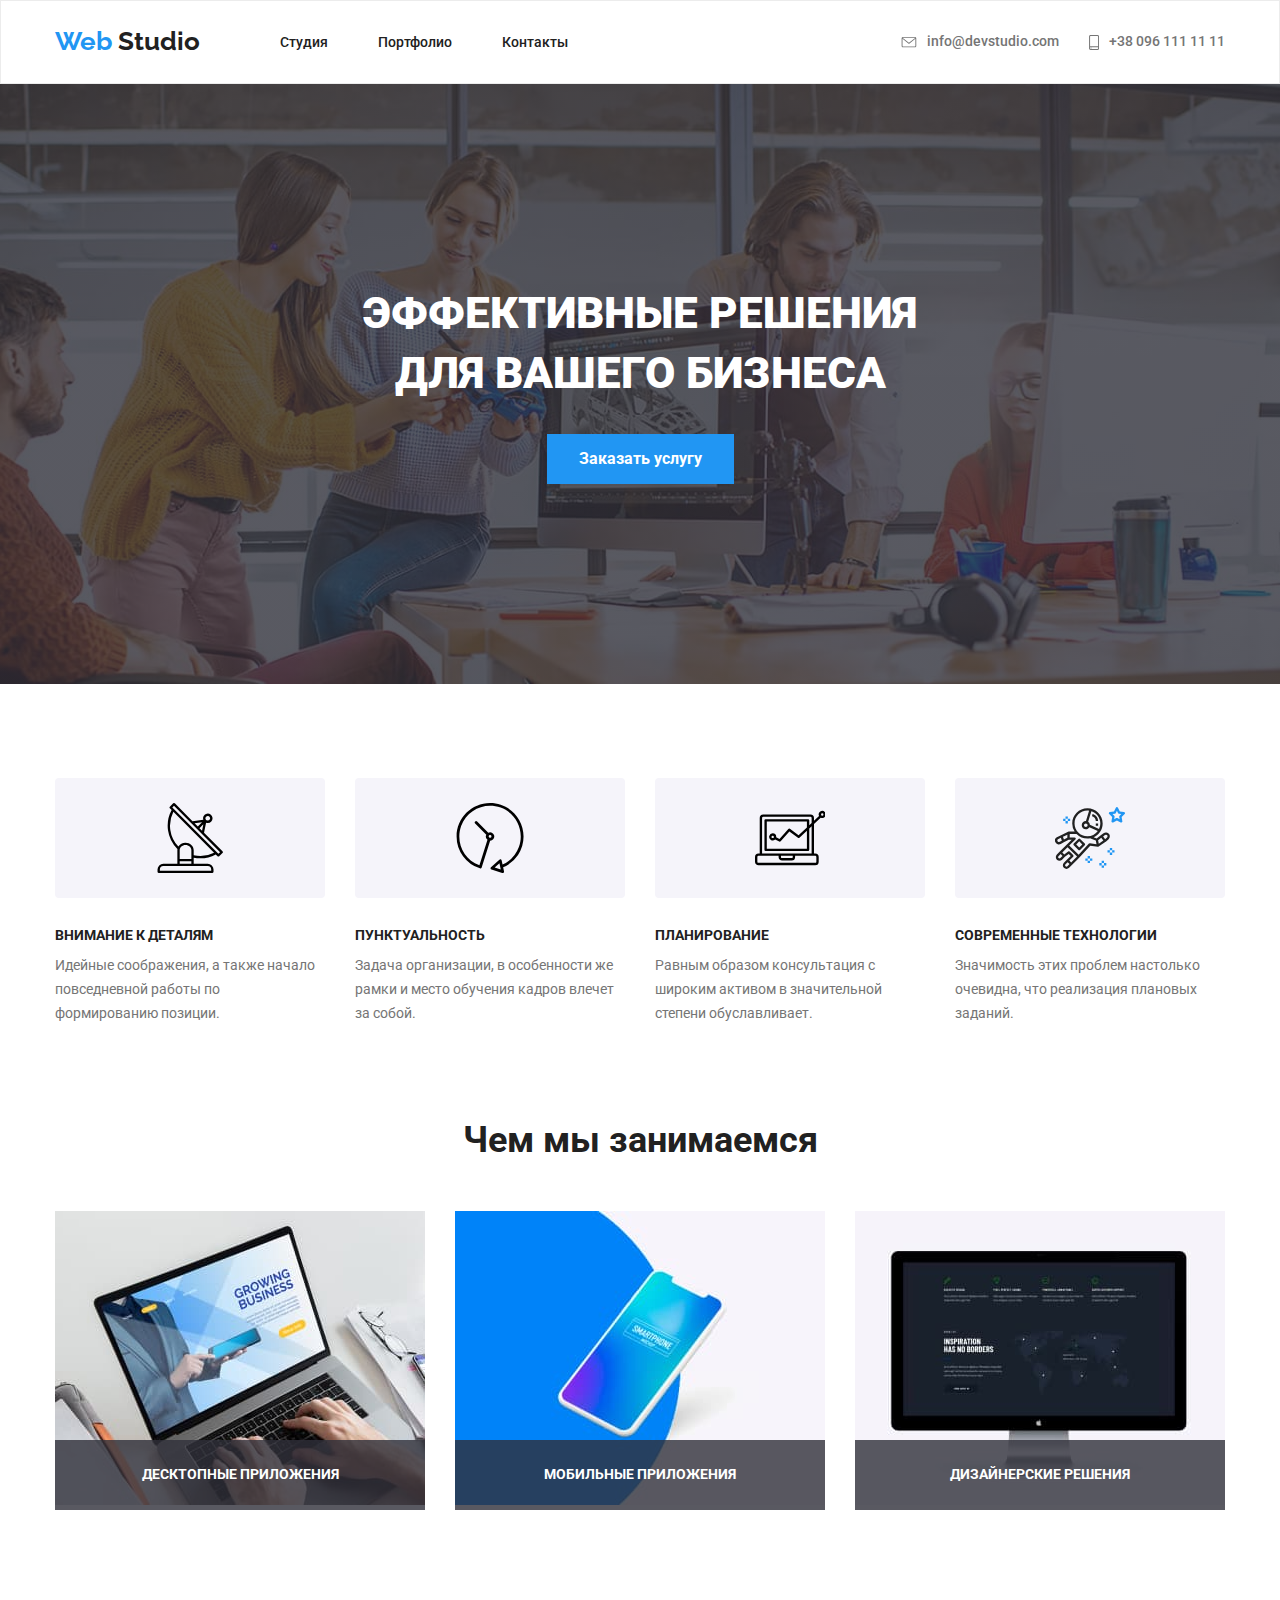
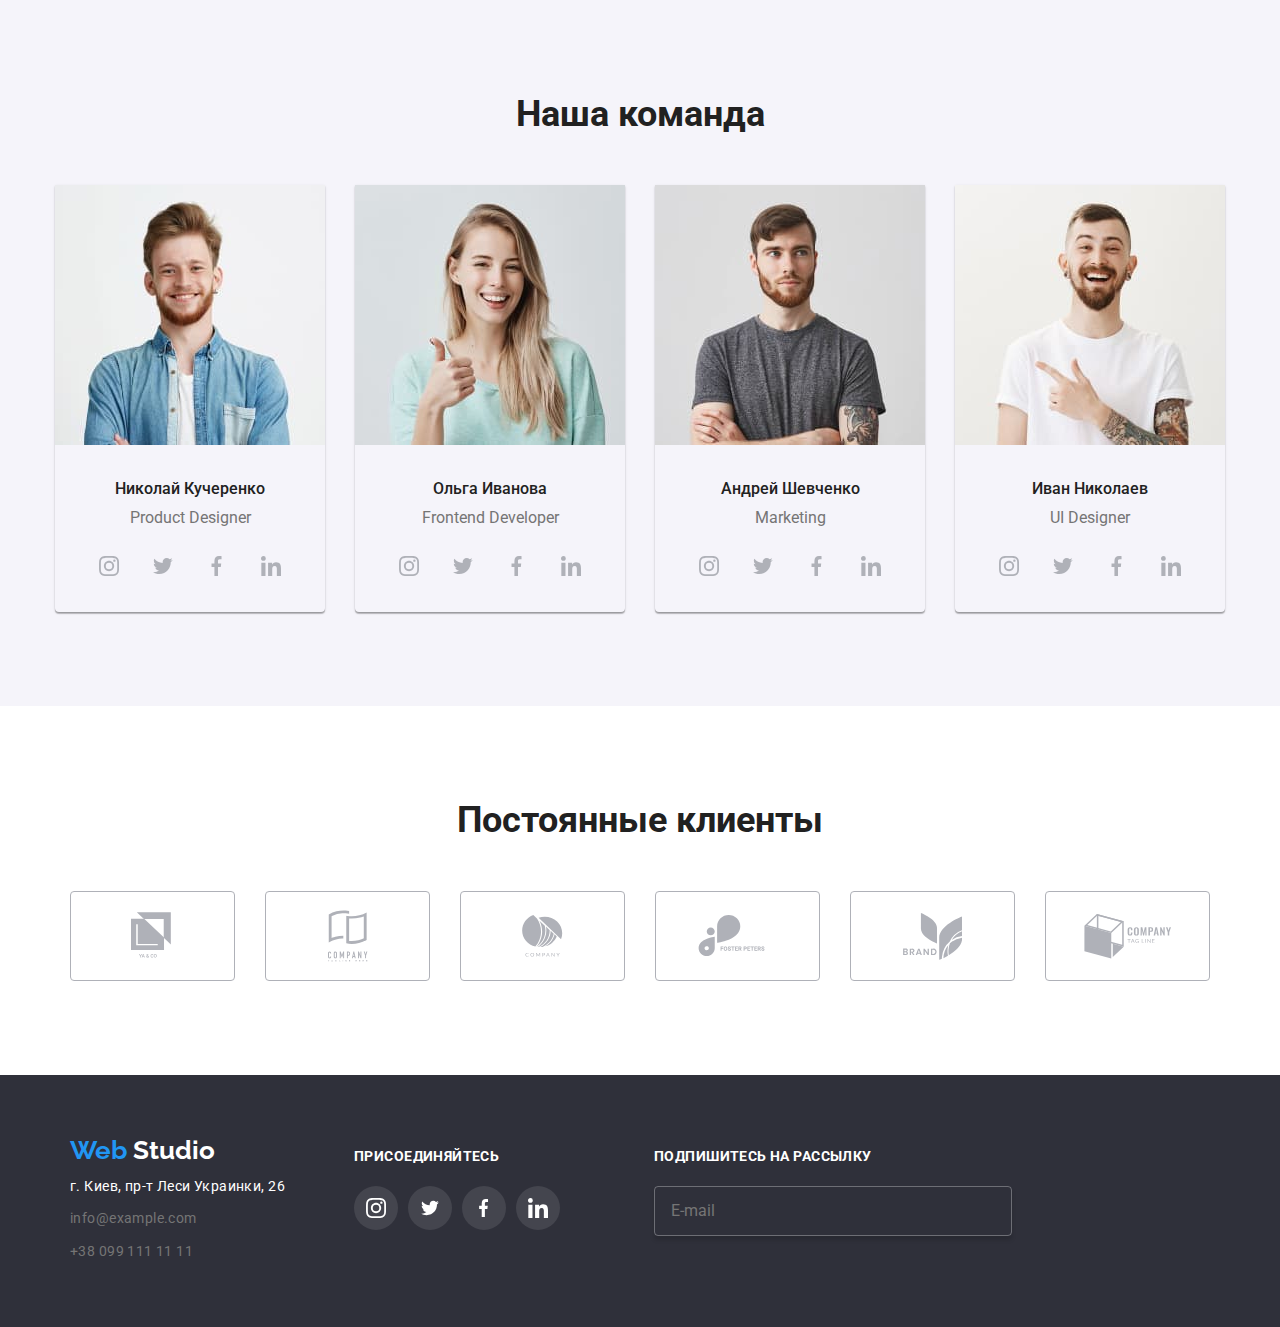
==== index.html @ da66ef4b "Добавляет margin" ====
<!DOCTYPE html>
<html lang="en">
  <head>
    <meta charset="UTF-8" />
    <meta name="viewport" content="width=device-width, initial-scale=1.0" />
    <title>Homework1</title>
    <link
      href="https://fonts.googleapis.com/css2?family=Raleway:wght@700&family=Roboto:wght@400;500;700;900&display=swap"
      rel="stylesheet"
    />
    <link
      rel="stylesheet"
      href="https://cdnjs.cloudflare.com/ajax/libs/modern-normalize/0.6.0/modern-normalize.min.css"
    />
    <link rel="stylesheet" href="./css/main.css" />
  </head>
  <body>
    <header class="page-header">
      <nav class="container main-nav">
        <a href="#" class="logo">
          <span class="logo-accent">Web</span>
          <span class="logo-black">Studio</span>
        </a>
        <ul class="site-nav list">
          <li class="item"><a href="#" class="link">Студия</a></li>
          <li class="item">
            <a href="./portfolio.html" class="link">Портфолио</a>
          </li>
          <li class="item"><a href="#" class="link">Контакты</a></li>
        </ul>
        <ul class="adress-nav list">
          <li class="item">
            <a href="mailto:@devstudio.com" class="link">
              <svg class="icon-message" width="16px" height="11px">
                <use href="./img/symbol-defs (1).svg#icon-message"></use>
              </svg>
              info@devstudio.com
            </a>
          </li>
          <li class="item">
            <a href="tel:+380961111111" class="link">
              <svg class="icon-telephone" width="10px" height="15px">
                <use href="./img/symbol-defs (1).svg#icon-telephone"></use>
              </svg>
              +38 096 111 11 11</a
            >
          </li>
        </ul>
      </nav>
    </header>
    <main>
      <section class="hero">
        <div class="container-hero">
          <h1 class="hero-title">
            Эффективные решения <br />
            для вашего бизнеса
          </h1>
          <a href="#" class="button">Заказать услугу</a>
        </div>
      </section>
      <section class="advantage">
        <div class="container flex-advantage">
          <ul class="list">
            <li class="item-flex">
              <div class="vector-background">
                <svg class="vector-one" width="70px" height="70px">
                  <use href="./img/symbol-defs (1).svg#icon-Vector-1"></use>
                </svg>
              </div>
              <h3 class="title">Внимание к деталям</h3>
              <p class="text">
                Идейные соображения, а также начало повседневной работы по
                формированию позиции.
              </p>
            </li>

            <li class="item-flex">
              <div class="vector-background">
                <svg class="vector-one" width="70px" height="70px">
                  <use href="./img/symbol-defs (1).svg#icon-Vector-2"></use>
                </svg>
              </div>
              <h3 class="title">Пунктуальность</h3>
              <p class="text">
                Задача организации, в особенности же рамки и место обучения
                кадров влечет за собой.
              </p>
            </li>
            <li class="item-flex">
              <div class="vector-background">
                <svg class="vector-one" width="70px" height="70px">
                  <use href="./img/symbol-defs (1).svg#icon-Vector-3"></use>
                </svg>
              </div>
              <h3 class="title">Планирование</h3>
              <p class="text">
                Равным образом консультация с широким активом в значительной
                степени обуславливает.
              </p>
            </li>
            <li class="item-flex">
              <div class="vector-background">
                <svg class="vector-one" width="70px" height="70px">
                  <use href="./img/symbol-defs (1).svg#icon-astronaut"></use>
                </svg>
              </div>
              <h3 class="title">Современные технологии</h3>
              <p class="text">
                Значимость этих проблем настолько очевидна, что реализация
                плановых заданий.
              </p>
            </li>
          </ul>
        </div>
      </section>
      <section class="work-section">
        <div class="flex-work">
          <h2 class="title">Чем мы занимаемся</h2>
          <ul class="list">
            <li class="item">
             <div class="position">
              <img src="./img/desktop.jpg" width="370" alt="Desktop" />
              <p class="apps">Десктопные приложения</p>
             </div>
            </li>
            <li class="item">
              <div class="position">
                <img src="./img/mobile.jpg" width="370" alt="Mobile" />
              <p class="apps">Мобильные приложения</p>
              </div>
            </li>
            <li class="item">
              <div class="position">
                <img src="./img/designer.jpg" width="370" alt="Designer" />
              <p class="apps">Дизайнерские решения</p>
              </div>
            </li>
          </ul>
        </div>
      </section>
      <section class="features">
        <div class="flex-team">
          <h2 class="title">Наша команда</h2>
          <ul class="list">
            <li class="item-width">
              <img src="./img/nikolay.jpg" width="270" alt="John" />
              <h3 class="name">Николай Кучеренко</h3>
              <p class="job">Product Designer</p>

              <ul class="list-radius">
                <li class="item">
                  <a href="https://www.instagram.com/" class="link-radius"
                    ><svg class="icon-instagram" width="20px" height="20px">
                      <use
                        href="./img/symbol-defs (1).svg#icon-instagram"
                      ></use></svg
                  ></a>
                </li>
                <li class="item">
                  <a href="https://twitter.com/" class="link-radius"
                    ><svg class="icon-twitter" width="20px" height="20px">
                      <use
                        href="./img/symbol-defs (1).svg#icon-twitter"
                      ></use></svg
                  ></a>
                </li>
                <li class="item">
                  <a href="https://www.facebook.com/" class="link-radius"
                    ><svg class="icon-facebook" width="20px" height="20px">
                      <use
                        href="./img/symbol-defs (1).svg#icon-facebook"
                      ></use></svg
                  ></a>
                </li>
                <li class="item">
                  <a href="https://www.linkedin.com/" class="link-radius"
                    ><svg class="icon-linkedin" width="20px" height="20px">
                      <use
                        href="./img/symbol-defs (1).svg#icon-linkedin"
                      ></use></svg
                  ></a>
                </li>
              </ul>
            </li>
            <li class="item-width">
              <img src="./img/olga.jpg" width="270" alt="Marta" />
              <h3 class="name">Ольга Иванова</h3>
              <p class="job">Frontend Developer</p>
              <ul class="list-radius">
                <li class="item">
                  <a href="https://www.instagram.com/" class="link-radius"
                    ><svg class="icon-instagram" width="20px" height="20px">
                      <use
                        href="./img/symbol-defs (1).svg#icon-instagram"
                      ></use></svg
                  ></a>
                </li>
                <li class="item">
                  <a href="https://twitter.com/" class="link-radius"
                    ><svg class="icon-twitter" width="20px" height="20px">
                      <use
                        href="./img/symbol-defs (1).svg#icon-twitter"
                      ></use></svg
                  ></a>
                </li>
                <li class="item">
                  <a href="https://www.facebook.com/" class="link-radius"
                    ><svg class="icon-facebook" width="20px" height="20px">
                      <use
                        href="./img/symbol-defs (1).svg#icon-facebook"
                      ></use></svg
                  ></a>
                </li>
                <li class="item">
                  <a href="https://www.linkedin.com/" class="link-radius"
                    ><svg class="icon-linkedin" width="20px" height="20px">
                      <use
                        href="./img/symbol-defs (1).svg#icon-linkedin"
                      ></use></svg
                  ></a>
                </li>
              </ul>
            </li>
            <li class="item-width">
              <img src="./img/andrey.jpg" width="270" alt="Robert" />
              <h3 class="name">Андрей Шевченко</h3>
              <p class="job">Marketing</p>
              <ul class="list-radius">
                <li class="item">
                  <a href="https://www.instagram.com/" class="link-radius"
                    ><svg class="icon-instagram" width="20px" height="20px">
                      <use
                        href="./img/symbol-defs (1).svg#icon-instagram"
                      ></use></svg
                  ></a>
                </li>
                <li class="item">
                  <a href="https://twitter.com/" class="link-radius"
                    ><svg class="icon-twitter" width="20px" height="20px">
                      <use
                        href="./img/symbol-defs (1).svg#icon-twitter"
                      ></use></svg
                  ></a>
                </li>
                <li class="item">
                  <a href="https://www.facebook.com/" class="link-radius"
                    ><svg class="icon-facebook" width="20px" height="20px">
                      <use
                        href="./img/symbol-defs (1).svg#icon-facebook"
                      ></use></svg
                  ></a>
                </li>
                <li class="item">
                  <a href="https://www.linkedin.com/" class="link-radius"
                    ><svg class="icon-linkedin" width="20px" height="20px">
                      <use
                        href="./img/symbol-defs (1).svg#icon-linkedin"
                      ></use></svg
                  ></a>
                </li>
              </ul>
            </li>
            <li class="item-width">
              <img src="./img/ivan.jpg" width="270" alt="Martin" />
              <h3 class="name">Иван Николаев</h3>
              <p class="job">UI Designer</p>
              <ul class="list-radius">
                <li class="item">
                  <a href="https://www.instagram.com/" class="link-radius"
                    ><svg class="icon-instagram" width="20px" height="20px">
                      <use
                        href="./img/symbol-defs (1).svg#icon-instagram"
                      ></use></svg
                  ></a>
                </li>
                <li class="item">
                  <a href="https://twitter.com/" class="link-radius"
                    ><svg class="icon-twitter" width="20px" height="20px">
                      <use
                        href="./img/symbol-defs (1).svg#icon-twitter"
                      ></use></svg
                  ></a>
                </li>
                <li class="item">
                  <a href="https://www.facebook.com/" class="link-radius"
                    ><svg class="icon-facebook" width="20px" height="20px">
                      <use
                        href="./img/symbol-defs (1).svg#icon-facebook"
                      ></use></svg
                  ></a>
                </li>
                <li class="item">
                  <a href="https://www.linkedin.com/" class="link-radius"
                    ><svg class="icon-linkedin" width="20px" height="20px">
                      <use
                        href="./img/symbol-defs (1).svg#icon-linkedin"
                      ></use></svg
                  ></a>
                </li>
              </ul>
            </li>
          </ul>
        </div>
      </section>
      <section class="clients">
        <h2 class="title">Постоянные клиенты</h2>
        <div class="container-clients">
          
          <ul class="list">
            <li class="item-clients">            
                <svg class="clients-color" width="44px" height="49px">
                  <use href="./img/symbol-defs (1).svg#icon-logo-1"></use>
                </svg>
              </a>
            </li>
            <li class="item-clients">             
                <svg class="clients-color" width="40px" height="52px">
                  <use href="./img/symbol-defs (1).svg#icon-logo-2"></use>
                </svg>             
            </li>
            <li class="item-clients">              
                <svg class="clients-color" width="41px" height="42px">
                  <use href="./img/symbol-defs (1).svg#icon-logo-3"></use>
                </svg>              
            </li>
            <li class="item-clients">              
                <svg class="clients-color" width="80px" height="42px">
                  <use href="./img/symbol-defs (1).svg#icon-logo-4"></use>
                </svg>             
            </li>
            <li class="item-clients">              
                <svg class="clients-color" width="59px" height="47px">
                  <use href="./img/symbol-defs (1).svg#icon-logo-5"></use>
                </svg>             
            </li>
            <li class="item-clients">             
                <svg class="clients-color" width="88px" height="45px">
                  <use href="./img/symbol-defs (1).svg#icon-logo-6"></use>
                </svg>             
            </li>
          </ul>
        </div>
      </section>
    </main>
    <footer class="footer">
      <div class="container">
        <div class="flex-container">
          <div class="footer-adress">
            <a href="#" class="logo">
              <span class="logo-accent">Web</span>
              <span class="logo-white">Studio</span>
            </a>
            <ul class="list">
              <li class="footer-adress-item">
                <p>г. Киев, пр-т Леси Украинки, 26</p>
              </li>
              <li class="footer-adress-item">
                <a href="mailto:info@example.com" class="link">info@example.com</a>
              </li>
              <li class="footer-adress-item">
                <a href="tel:+380991111111" class="link">+38 099 111 11 11</a>
              </li>
            </ul>
          </div>

          <div class="join">
            <b class="footer-title">Присоединяйтесь</b>
            <ul class="list social flex-container">
              <li class="item">
                <a href="https://www.instagram.com/" class="link radius-footer">
                <svg class="footer-link" width="20px" height="20px"><use href="./img/symbol-defs (1).svg#icon-instagram"></use></svg>
                </a>
              </li>
              <li class="item"><a href="https://twitter.com/" class="link radius-footer">
              <svg class="footer-link" width="20px" height="16px"><use href="./img/symbol-defs (1).svg#icon-twitter"></use></svg>
              </a></li>
              <li class="item">
                <a href="https://www.facebook.com/" class="link radius-footer">
                <svg class="footer-link" width="10px" height="20px"><use href="./img/symbol-defs (1).svg#icon-facebook"></use></svg>
                </a>
              </li>
              <li class="item">
                <a href="https://www.linkedin.com/" class="link radius-footer">
                <svg class="footer-link" width="20px" height="20px"><use href="./img/symbol-defs (1).svg#icon-linkedin"></use></svg>
                </a>
              </li>
            </ul>
          </div>
          
          <div class="flex-email">
            <b class="footer-title">Подпишитесь на рассылку</b>
          <div class="button-email"><span>E-mail</span></div>
           
          
          </div>
         <!-- <div class="button-telegram-flex">
          <button class="button-telegram"> <span>Подписаться <svg  width="24px" height="24px"><use href="./img/sprite.svg#icon-telegram"></use></svg></span> </button>
         </div> -->
         
            
          
        </div>
      </div>
    </footer>
  </body>
</html>
---- css/main.css ----
/* Общие стили для body */

body {
  background-color: #ffffff;
  color: #757575;
  font-family: 'Roboto', sans-serif;
}

.container {
  width: 1200px;
  padding-left: 15px;
  padding-right: 15px;
  margin-left: auto;
  margin-right: auto;
}

/* ПАЛИТРА ЦВЕТОВ */
/*  Основной цвет текста #212121 */
/* Белый цвет текста #FFFFFF */
/* Акцент #2196F3 */
/*  Вторичный цвет текста  #757575 */
/* Вторичный цвет фона #F5F4FA */

:root {
  --primary-text-color: #212121;
  --secondary-text-color: #757575;
  --white-text: #ffffff;
  --accent-color: #2196f3;
  --background-color-button: #2196f3;
  --footer-adress-color: rgba(255, 255, 255, 0.6);
  --background-image-color: rgba(33, 150, 243, 0.9);
  --background-text-color: #2f303a;
  --background-section-color: #f5f4fa;
}

p {
  margin: 0;
}

h1,
h2,
h3,
h4,
h5,
h6 {
  margin: 0;
}

a.link {
  margin-right: 0;
}

.list {
  margin: 0;
  padding: 0;
}

/* ОБЩЕЕ ДЛЯ СТРАНИЦ */
/* LOGO */

.page-header {
  border: 1px solid #ececec;
}

.logo-accent {
  color: var(--accent-color);
}

.logo-white {
  color: var(--white-text);
}

.logo-black {
  color: var(--primary-text-color);
}

.logo {
  font-family: 'Raleway', sans-serif;
  font-weight: 700;
  font-size: 26px;
  line-height: 1.2;
  text-decoration: none;
}

/* ОБЩЕЕ ДЛЯ СТРАНИЦ */
/* HEADER NAVIGATION  */

.site-nav {
  display: flex;
  align-items: center;
  margin-left: 80px;
  padding-top: 32px;
  padding-bottom: 32px;
}

.site-nav .item:not(:last-child) {
  margin-right: 50px;
}

.adress-nav .link {
  display: flex;
  align-items: center;
}

.adress-nav {
  display: flex;
  margin-left: auto;
  padding-top: 32px;
  padding-bottom: 32px;
}

.adress-nav .item + .item {
  margin-left: 30px;
}

.main-nav {
  display: flex;
  align-items: center;
}

.main-nav .logo {
  display: block;
  padding-top: 24px;
  padding-bottom: 25px;
}

/* .adress-nav .item {
  margin-right: 30px;
}

.adress-nav .item:last-child {
  margin-right: 0;
} */

/* АЛЬТЕРНАТИВА */

/* .site-nav .item:not(:last-child) {
  margin-right: 50px;
}

.adress-nav .item:not(:last-child) {
  margin-right: 50px;
} */

/* ВЫБИРАЕТ ВСЕ ПОСЛЕДУЮЩИЕ ЭЛЕМЕНТЫ КРОМЕ ПЕРВОГО */

/* .adress-nav .item + .item {
  margin-left: 50px
} */

/* .adress-nav {
  display: flex;
  margin-left: auto;
  margin-right: 215px;
}

.site-nav {
  display: flex;
  margin-left: 85px;
} */

.site-nav .link {
  color: var(--primary-text-color);
  font-weight: 500;
  font-size: 14px;
  line-height: 1.14;
  text-decoration: none;
}

.site-nav .link:hover,
.site-nav .link:focus {
  color: var(--accent-color);
}

.icon-message {
  margin-right: 10px;
  align-items: center;
  fill: currentColor;
}

.adress-nav .link:hover {
  color: var(--accent-color);
}

/* .adress-nav .link:hover {
  color: var(--accent-color);
}

.adress-nav .link:hover .icon-message {
  fill: var(--accent-color);
} */

.adress-nav .link {
  font-weight: 500;
  font-size: 14px;
  line-height: 1.14;
  text-decoration: none;
  color: var(--secondary-text-color);
}

.site-nav,
.adress-nav {
  list-style: none;
}

.icon-telephone {
  margin-right: 10px;
  align-items: center;
  fill: currentColor;
}

/* ОБЩИЙ ПОДВАЛ СТРАНИЦ */

.button-telegram {
  width: 200px;
  height: 50px;

  background: #2196f3;
  box-shadow: 0px 4px 4px rgba(0, 0, 0, 0.15);
  border-radius: 4px;
}

.button-email {
  display: flex;
  align-items: center;
  padding-left: 16px;
  width: 358px;
  height: 50px;

  border: 1px solid rgba(255, 255, 255, 0.3);
  box-sizing: border-box;
  box-shadow: 0px 4px 4px rgba(0, 0, 0, 0.15);
  border-radius: 4px;
}

.flex-email {
  margin-top: 72px;
}

.join {
  margin-top: 72px;
}

.button-email {
  border: 1px solid rgba(255, 255, 255, 0.3);
  box-sizing: border-box;
  box-shadow: 0px 4px 4px rgba(0, 0, 0, 0.15);
  border-radius: 4px;
  width: 358px;
  height: 50px;
  margin-top: 20px;
}

.footer-button-title {
  padding-left: 29px;
  padding-top: 10px;
  padding-bottom: 10px;
}

.footer-email {
  display: flex;
  align-items: center;
  justify-content: center;
  border: 1px solid rgba(255, 255, 255, 0.3);
  box-sizing: border-box;
  box-shadow: 0px 4px 4px rgba(0, 0, 0, 0.15);
  border-radius: 4px;
  flex-wrap: wrap;
  width: 358px;
  height: 50px;
}

.icon-telegram {
  fill: var(--white-text);
}

.radius-footer {
  display: flex;
  align-items: center;
  justify-content: center;
  border-radius: 50%;
  background: rgba(255, 255, 255, 0.1);
  width: 44px;
  height: 44px;
}

.radius-footer {
  margin-top: 20px;
}

.flex-container .item:not(:last-child) {
  margin-right: 10px;
}

.footer-link {
  fill: var(--white-text);
}

.footer-button {
  width: 200px;
  height: 50px;
  background: var(--background-color-button);
  box-shadow: 0px 4px 4px rgba(0, 0, 0, 0.15);
  border-radius: 4px;
}

.footer-button-title {
  text-align: center;
  color: var(--white-text);
}

.footer .join {
  margin-right: 94px;
}

.footer-adress .list {
  margin-right: 69px;
  padding-left: 15px;
}

.footer {
  height: 252px;
}

.footer .join {
  margin-right: 94px;
}

.footer-adress-item:not(:last-child) {
  margin-bottom: 9px;
}

.footer-adress-item .link:hover,
.footer-adress-item .link:focus {
  color: var(--accent-color);
}

ul {
  list-style: none;
}

.footer .container {
  width: 1200px;
  padding-left: 15px;
  padding-right: 15px;
  margin-left: auto;
  margin-right: auto;
}

.flex-container {
  display: flex;
}

.footer {
  background-color: #2f303a;
  margin-top: 94px;
}

.footer .logo {
  display: block;

  padding-left: 15px;

  margin-bottom: 8px;
}

.footer-adress {
  margin-top: 60px;
}

.footer-adress-item p {
  font-weight: 400;
  font-size: 14px;
  line-height: 1.7;
  letter-spacing: 0.03em;
  color: var(--white-text);
}

.footer-adress-item .link {
  color: var(--secondary-text-color);
  font-weight: 400;
  font-size: 14px;
  line-height: 1.7;
  letter-spacing: 0.03em;
}

.join .footer-title {
  font-weight: 700;
  font-size: 14px;
  line-height: 1.14;
  letter-spacing: 0.03em;
  text-transform: uppercase;
  color: var(--white-text);
}

.footer-title {
  font-weight: 700;
  font-size: 14px;
  line-height: 1.14;
  letter-spacing: 0.03em;
  text-transform: uppercase;
  color: var(--white-text);
}

.join .footer-title {
  margin-bottom: 20px;
}

.radius-footer:hover,
.radius-footer:focus {
  fill: var(--white-text);
  background-color: var(--accent-color);
}

/* ----------------------------------------- */

/* СТУДИЯ: HERO */

.container-hero {
  width: 1200px;
  text-align: center;
  margin-left: auto;
  margin-right: auto;
}

.hero {
  background-color: #000000;
  background-image: linear-gradient(
      to right,
      rgba(47, 48, 58, 0.8),
      rgba(47, 48, 58, 0.8)
    ),
    url('../img/hero.jpg');

  background-repeat: no-repeat;
  background-size: cover;
  background-position: center;
  max-width: 1600px;
  height: 600px;
  margin-left: auto;
  margin-right: auto;
}

.hero-title {
  margin-bottom: 30px;
  padding-top: 200px;
}

.container-hero .hero-title {
  color: var(--white-text);
  font-weight: 900;
  font-size: 44px;
  line-height: 1.36;
  text-transform: uppercase;
  text-align: center;
}

.hero .button {
  display: inline-block;
  text-align: center;
  padding: 10px 32px;
  background-color: var(--background-color-button);
  color: var(--white-text);
  text-decoration: none;
  font-weight: 700;
  font-size: 16px;
  line-height: 1.9;
}

/*СТУДИЯ: ADVANTAGE*/

.vector-background {
  width: 270px;
  height: 120px;
  background: #f5f4fa;
  border-radius: 4px;
  margin-top: 94px;
  margin-bottom: 30px;
  display: flex;
  justify-content: center;
  align-items: center;
}

.flex-advantage .list {
  display: flex;
  list-style: none;
}

.flex-advantage .item-flex:not(:last-child) {
  margin-right: 30px;
}

.flex-advantage {
  margin-bottom: 94px;
  width: 1200px;
  padding-left: 15px;
  padding-right: 15px;
}

.advantage .title {
  color: var(--primary-text-color);
  font-weight: 700;
  font-size: 14px;
  line-height: 1.14;
  text-transform: uppercase;
  margin-bottom: 10px;
}

.advantage .text {
  font-weight: 400;
  font-size: 14px;
  line-height: 1.7;
}

/* СТУДИЯ: WORK */

.position {
  position: relative;
}

.flex-work {
  width: 1200px;
  padding-right: 15px;
  padding-left: 15px;
  margin: 0 auto;
}

.work-section {
  margin-top: 94px;
  height: 386px;
}

.flex-work .list {
  display: flex;
  justify-content: center;
  height: 386px;
}

.flex-work .item:not(:last-child) {
  margin-right: 30px;
}

.flex-work .title {
  color: var(--primary-text-color);
  font-weight: 700;
  font-size: 36px;
  line-height: 1.16;
  text-align: center;
  margin-bottom: 50px;
}

.flex-work .apps {
  position: absolute;
  bottom: 0;
  left: 0;
  display: flex;
  align-items: center;
  justify-content: center;
  background: rgba(47, 48, 58, 0.8);
  width: 370px;
  height: 70px;
  color: var(--white-text);
  font-weight: 700;
  font-size: 14px;
  line-height: 1.14;
  text-transform: uppercase;
}

.flex-work .list {
  list-style: none;
}

/* СТУДИЯ: FEATURES */

.list-radius {
  padding: 0;
  margin-left: 32px;
  margin-right: 32px;
  padding-bottom: 24px;
  display: flex;
  align-items: center;
  justify-content: center;
}

.list-radius > .item:not(:last-child) {
  margin-right: 10px;
}

.link-radius {
  display: flex;
  align-items: center;
  justify-content: center;
  border-radius: 50%;
  width: 44px;
  height: 44px;
}

.link-radius {
  fill: #afb1b8;
}

.link-radius:hover {
  background-color: var(--accent-color);
  fill: var(--white-text);
}

.flex-team .item-width {
  box-shadow: 0px 2px 1px rgba(0, 0, 0, 0.2), 0px 1px 1px rgba(0, 0, 0, 0.14),
    0px 1px 3px rgba(0, 0, 0, 0.12);
  border-radius: 0px 0px 4px 4px;
  margin-bottom: 94px;
}

.item-width {
  width: 270px;
}

.flex-team {
  width: 1200px;
  margin: 0 auto;
  padding-left: 15px;
  padding-right: 15px;
}

.features {
  background-color: var(--background-section-color);
  margin-top: 94px;
}

.flex-team .list {
  display: flex;
  justify-content: space-between;
}

.flex-team .name {
  margin-top: 30px;
  margin-bottom: 10px;
}

.flex-team .job {
  margin-bottom: 16px;
}

.features .title {
  color: var(--primary-text-color);
  font-weight: 700;
  font-size: 36px;
  line-height: 1.16;
  text-align: center;
  margin-bottom: 50px;
  padding-top: 94px;
}

.features .name {
  color: var(--primary-text-color);
  font-weight: 500;
  font-size: 16px;
  line-height: 1.18;
  text-align: center;
}

.features .job {
  font-weight: 400;
  font-size: 16px;
  line-height: 1.18;
  text-align: center;
}

.features .link:hover,
.features .link:focus {
  color: var(--accent-color);
}

.features .list {
  list-style: none;
}

.features .link {
  text-decoration: none;
}

/* СТУДИЯ: CLIENTS */

.item-clients:hover,
.item-clients:focus {
  background-color: var(--accent-color);
}

.clients-color {
  fill: #afb1b8;
}

.container-clients {
  width: 1170px;
  margin-right: auto;
  margin-left: auto;
  padding-left: 15px;
  padding-right: 15px;
}

.container-clients .list {
  display: flex;
  justify-content: center;
  align-items: center;
}

.item-clients {
  display: flex;
  align-items: center;
  justify-content: center;
  width: 170px;
  height: 90px;
  border: 1px solid #afb1b8;
  box-sizing: border-box;
  border-radius: 4px;
}

.item-clients:not(:last-child) {
  margin-right: 30px;
}

.clients .title {
  margin-top: 94px;
}

.clients .title {
  color: var(--primary-text-color);
  font-weight: 700;
  font-size: 36px;
  line-height: 1.16;
  text-align: center;
  margin-bottom: 50px;
}

.clients .link:hover,
.clients .link:focus {
  color: var(--accent-color);
}

.clients .list {
  list-style: none;
}

.clients .link {
  text-decoration: none;
}

/* ПОРТФОЛИО: */

.flex-item {
  width: calc((100% - 60px) / 3);
}

.flex-item:nth-child(1) {
  margin-right: 30px;
}

.flex-item:nth-child(2) {
  margin-right: 30px;
}

.flex-item:nth-child(4) {
  margin-right: 30px;
}

.flex-item:nth-child(5) {
  margin-right: 30px;
}

.flex-item:nth-child(7) {
  margin-right: 30px;
}

.flex-item:nth-child(8) {
  margin-right: 30px;
}

.position-portfolio {
  position: relative;
}

.position-portfolio .text {
  position: absolute;
  bottom: 0;
  left: 0;
  opacity: 0;
  width: 100%;
  height: 100%;
}

.position-portfolio:hover .text {
  opacity: 1;
  background: rgba(33, 150, 243, 0.9);
  color: var(--white-text);
}

.list-button .item {
  border-radius: 4px;
}

.list-flex .text {
  display: block;
  padding-left: 24px;
  padding-right: 24px;
  padding-top: 64px;
  padding-bottom: 64px;
  margin: 0;
  font-size: 18px;
  line-height: 1.56;
  letter-spacing: 0.03em;
}

.portfolio {
  margin-top: 93px;
  margin-left: auto;
  margin-right: auto;
}

.container .list-button + .list-button {
  margin-left: 9px;
}

.list-button {
  margin-bottom: 49px;
  padding: 0;
}

.list-button .item:not(:last-child) {
  margin-right: 8px;
}

.portfolio .list-flex {
  flex-wrap: wrap;
  display: flex;
}

.portfolio .list-button {
  display: flex;
  justify-content: center;
}

.portfolio .container {
  width: 1170px;
  padding-top: 94px;
  padding-bottom: 94px;
  padding-left: 15px;
  padding-right: 15px;
  margin-left: auto;
  margin-right: auto;
}

.portfolio .heading {
  display: none;
}

.portfolio .button:hover,
.portfolio .button:focus {
  color: var(--white-text);
  background-color: var(--background-color-button);
}

.portfolio .button {
  font-family: inherit;
  color: var(--primary-text-color);
  font-weight: 500;
  font-size: 16px;
  line-height: 1.6;
}

.portfolio .list {
  list-style: none;
}

.portfolio .title {
  color: var(--primary-text-color);
  font-weight: 700;
  font-size: 18px;
  line-height: 2;
  margin-top: 0;
  margin-bottom: 4px;
  padding-left: 24px;
}

a {
  text-decoration: none;
}

.portfolio .site {
  color: var(--secondary-text-color);
  font-weight: 400;
  font-size: 16px;
  line-height: 1.9;
  margin-top: 0;
  margin-bottom: 0;
  padding-left: 24px;
}

.portfolio .text {
  font-weight: normal;
  font-size: 18px;
  line-height: 1.55;
}
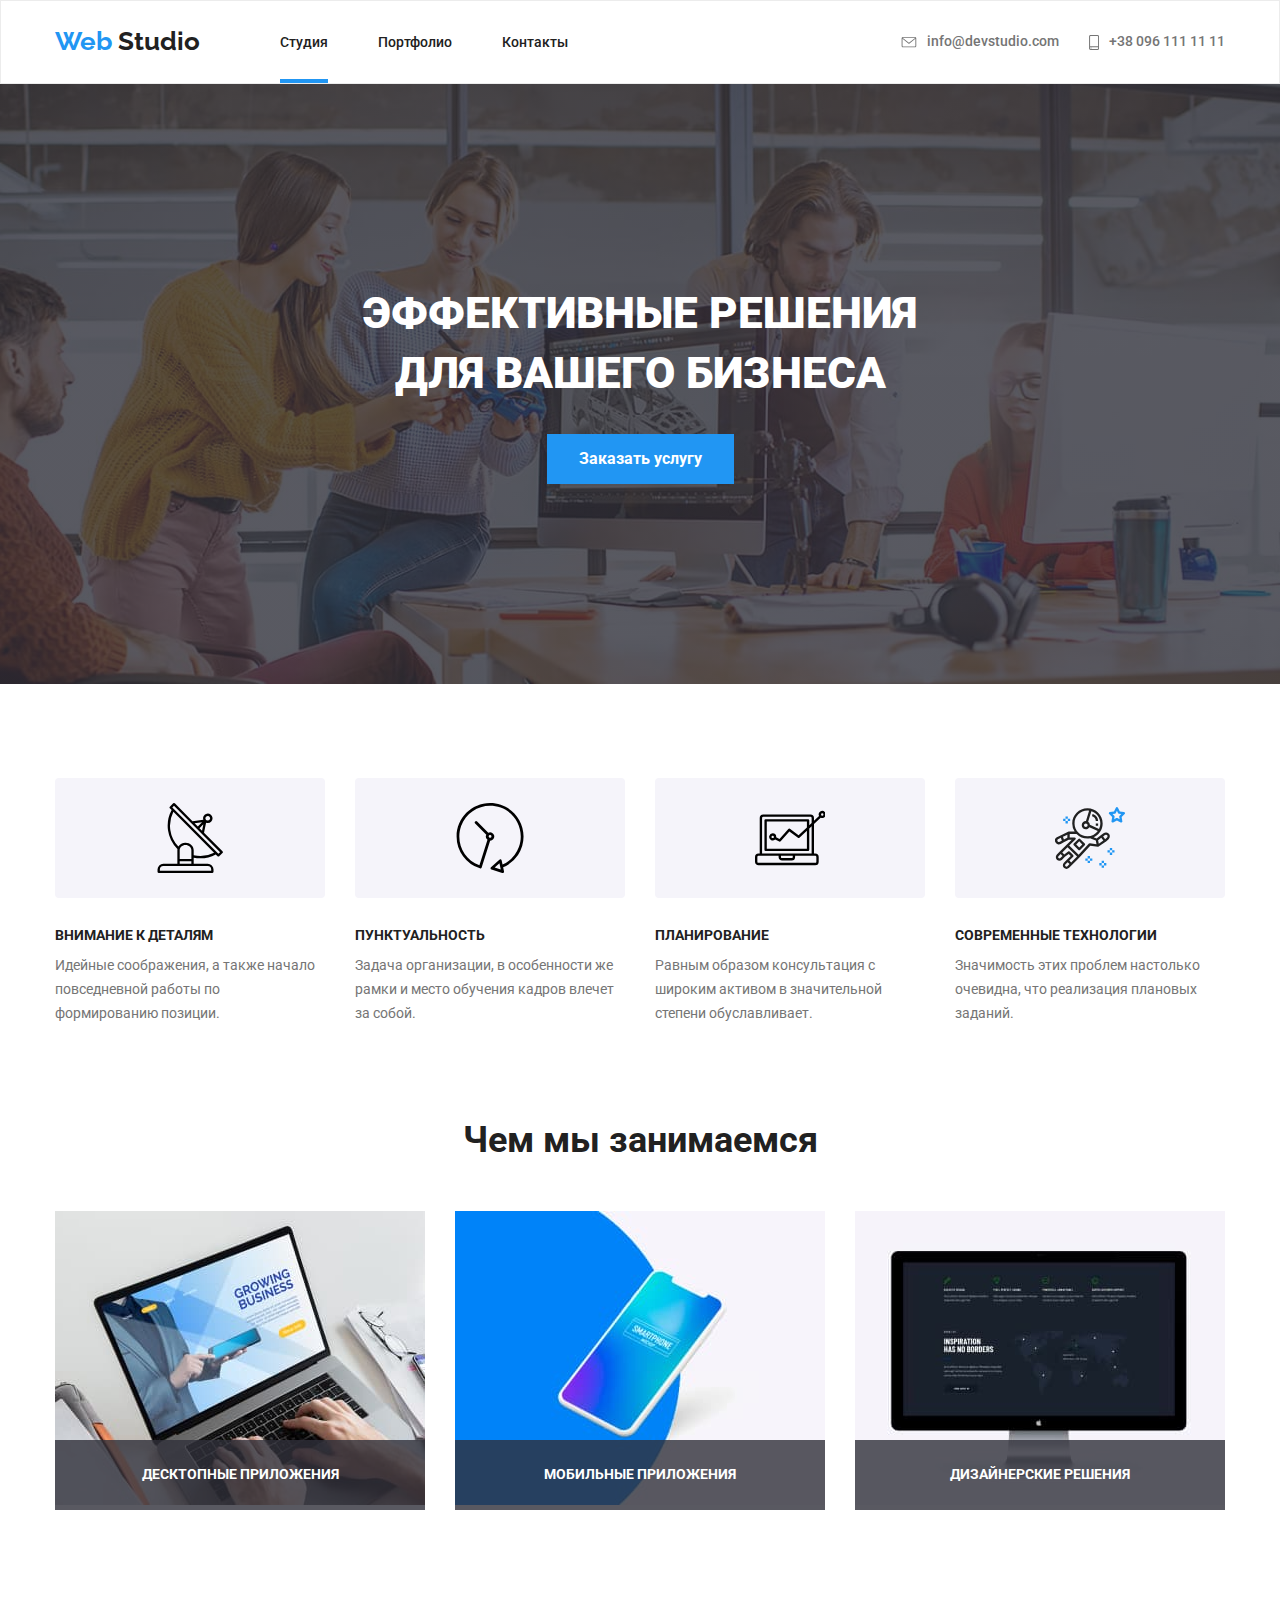
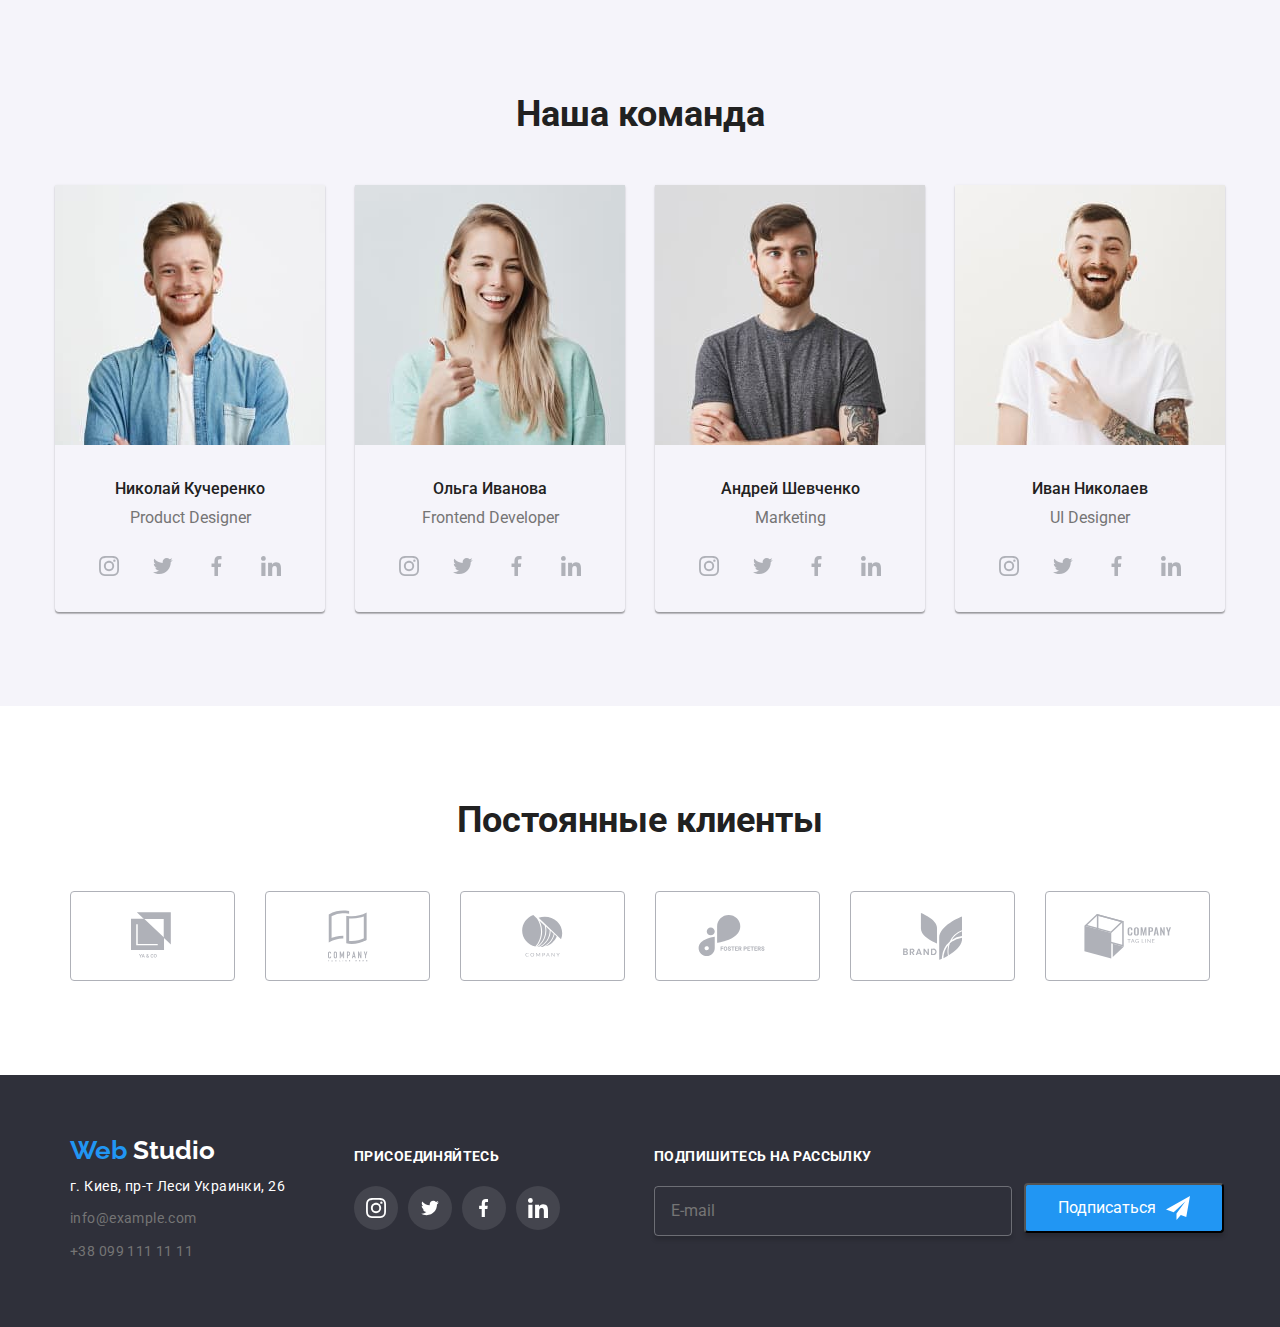
==== commit c1330731: "Заканчивает дз5" ====
--- a/index.html
+++ b/index.html
@@ -22,7 +22,7 @@
           <span class="logo-black">Studio</span>
         </a>
         <ul class="site-nav list">
-          <li class="item"><a href="#" class="link">Студия</a></li>
+          <li class="item"><a href="#" class="link border">Студия</a></li>
           <li class="item">
             <a href="./portfolio.html" class="link">Портфолио</a>
           </li>
@@ -355,7 +355,9 @@
                 <p>г. Киев, пр-т Леси Украинки, 26</p>
               </li>
               <li class="footer-adress-item">
-                <a href="mailto:info@example.com" class="link">info@example.com</a>
+                <a href="mailto:info@example.com" class="link"
+                  >info@example.com</a
+                >
               </li>
               <li class="footer-adress-item">
                 <a href="tel:+380991111111" class="link">+38 099 111 11 11</a>
@@ -368,37 +370,46 @@
             <ul class="list social flex-container">
               <li class="item">
                 <a href="https://www.instagram.com/" class="link radius-footer">
-                <svg class="footer-link" width="20px" height="20px"><use href="./img/symbol-defs (1).svg#icon-instagram"></use></svg>
+                  <svg class="footer-link" width="20px" height="20px">
+                    <use href="./img/symbol-defs (1).svg#icon-instagram"></use>
+                  </svg>
                 </a>
               </li>
-              <li class="item"><a href="https://twitter.com/" class="link radius-footer">
-              <svg class="footer-link" width="20px" height="16px"><use href="./img/symbol-defs (1).svg#icon-twitter"></use></svg>
-              </a></li>
+              <li class="item">
+                <a href="https://twitter.com/" class="link radius-footer">
+                  <svg class="footer-link" width="20px" height="16px">
+                    <use href="./img/symbol-defs (1).svg#icon-twitter"></use>
+                  </svg>
+                </a>
+              </li>
               <li class="item">
                 <a href="https://www.facebook.com/" class="link radius-footer">
-                <svg class="footer-link" width="10px" height="20px"><use href="./img/symbol-defs (1).svg#icon-facebook"></use></svg>
+                  <svg class="footer-link" width="10px" height="20px">
+                    <use href="./img/symbol-defs (1).svg#icon-facebook"></use>
+                  </svg>
                 </a>
               </li>
               <li class="item">
                 <a href="https://www.linkedin.com/" class="link radius-footer">
-                <svg class="footer-link" width="20px" height="20px"><use href="./img/symbol-defs (1).svg#icon-linkedin"></use></svg>
+                  <svg class="footer-link" width="20px" height="20px">
+                    <use href="./img/symbol-defs (1).svg#icon-linkedin"></use>
+                  </svg>
                 </a>
               </li>
             </ul>
           </div>
-          
+
           <div class="flex-email">
             <b class="footer-title">Подпишитесь на рассылку</b>
-          <div class="button-email"><span>E-mail</span></div>
-           
-          
+            <div class="button-email"><span>E-mail</span></div>
           </div>
-         <!-- <div class="button-telegram-flex">
-          <button class="button-telegram"> <span>Подписаться <svg  width="24px" height="24px"><use href="./img/sprite.svg#icon-telegram"></use></svg></span> </button>
-         </div> -->
-         
-            
-          
+
+          <button class="footer-btn">
+            Подписаться
+            <svg class="telegram" width="24px" height="24px">
+              <use href="./img/sprite.svg#icon-telegram"></use>
+            </svg>
+          </button>
         </div>
       </div>
     </footer>
--- a/css/main.css
+++ b/css/main.css
@@ -178,7 +178,8 @@
   fill: currentColor;
 }
 
-.adress-nav .link:hover {
+.adress-nav .link:hover,
+.adress-nav .link:focus {
   color: var(--accent-color);
 }
 
@@ -747,24 +748,45 @@
 
 /* ПОРТФОЛИО: */
 
+.flex-item:hover {
+  box-shadow: 1px 4px 6px rgba(0, 0, 0, 0.16), 0px 4px 4px rgba(0, 0, 0, 0.06),
+    0px 1px 1px rgba(0, 0, 0, 0.12);
+}
+
+.flex-item {
+  border: 1px solid #eeeeee;
+}
+
 .flex-item {
   width: calc((100% - 60px) / 3);
 }
 
 .flex-item:nth-child(1) {
   margin-right: 30px;
+  margin-bottom: 30px;
 }
 
 .flex-item:nth-child(2) {
   margin-right: 30px;
+  margin-bottom: 30px;
+}
+
+.flex-item:nth-child(3) {
+  margin-bottom: 30px;
 }
 
 .flex-item:nth-child(4) {
   margin-right: 30px;
+  margin-bottom: 30px;
 }
 
 .flex-item:nth-child(5) {
   margin-right: 30px;
+  margin-bottom: 30px;
+}
+
+.flex-item:nth-child(6) {
+  margin-bottom: 30px;
 }
 
 .flex-item:nth-child(7) {
@@ -777,21 +799,30 @@
 
 .position-portfolio {
   position: relative;
+  overflow: hidden;
 }
 
 .position-portfolio .text {
   position: absolute;
   bottom: 0;
   left: 0;
-  opacity: 0;
+
+  background: rgba(33, 150, 243, 0.9);
+  color: var(--white-text);
+
   width: 100%;
   height: 100%;
+  transform: translateY(100%);
+  transition: transform 250ms cubic-bezier(0.4, 0, 0.2, 1);
+
+  opacity: 1;
 }
 
 .position-portfolio:hover .text {
+  background: rgba(33, 150, 243, 0.9);
+  color: var(--white-text);
+  transform: translateY(0);
   opacity: 1;
-  background: rgba(33, 150, 243, 0.9);
-  color: var(--white-text);
 }
 
 .list-button .item {
@@ -802,8 +833,8 @@
   display: block;
   padding-left: 24px;
   padding-right: 24px;
-  padding-top: 64px;
-  padding-bottom: 64px;
+  padding-top: 63px;
+  padding-bottom: 63px;
   margin: 0;
   font-size: 18px;
   line-height: 1.56;
@@ -841,8 +872,7 @@
 
 .portfolio .container {
   width: 1170px;
-  padding-top: 94px;
-  padding-bottom: 94px;
+
   padding-left: 15px;
   padding-right: 15px;
   margin-left: auto;
@@ -865,6 +895,10 @@
   font-weight: 500;
   font-size: 16px;
   line-height: 1.6;
+  border: 0;
+  background: #f5f4fa;
+  border-radius: 4px;
+  padding: 6px 22px;
 }
 
 .portfolio .list {
@@ -876,8 +910,8 @@
   font-weight: 700;
   font-size: 18px;
   line-height: 2;
-  margin-top: 0;
-  margin-bottom: 4px;
+  margin-top: 20px;
+  padding-right: 24px;
   padding-left: 24px;
 }
 
@@ -890,9 +924,10 @@
   font-weight: 400;
   font-size: 16px;
   line-height: 1.9;
-  margin-top: 0;
-  margin-bottom: 0;
+  margin-top: 4px;
+  padding-bottom: 20px;
   padding-left: 24px;
+  padding-right: 24px;
 }
 
 .portfolio .text {
@@ -900,3 +935,39 @@
   font-size: 18px;
   line-height: 1.55;
 }
+
+.border {
+  position: relative;
+  padding-bottom: 33px;
+}
+
+.border::after {
+  content: '';
+  position: absolute;
+  left: 0;
+  bottom: 0;
+  background: #2196f3;
+  display: inline-block;
+  width: 100%;
+
+  height: 4px;
+}
+
+.footer-btn {
+  display: flex;
+  justify-content: center;
+  align-items: center;
+  width: 200px;
+  height: 50px;
+  margin-top: 108px;
+  margin-left: 12px;
+  background: #2196f3;
+  box-shadow: 0px 4px 4px rgba(0, 0, 0, 0.15);
+  border-radius: 4px;
+  color: var(--white-text);
+}
+
+.telegram {
+  fill: var(--white-text);
+  margin-left: 10px;
+}
